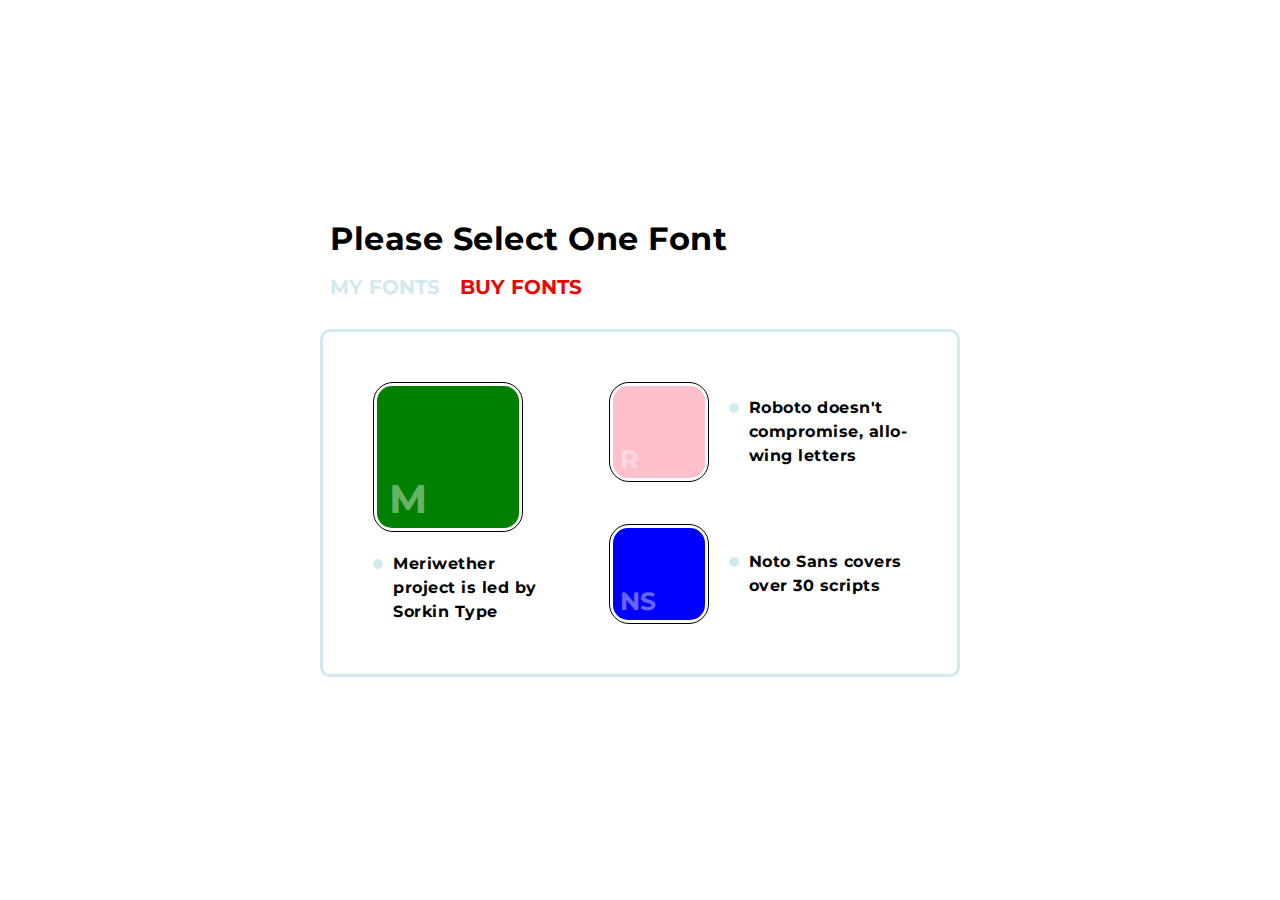
==== task_1/index.html @ 95eec353 "Add files via upload" ====
<!DOCTYPE html>
<html lang="en">
  <head>
    <meta charset="UTF-8" />
    <meta name="viewport" content="width=device-width, initial-scale=1.0" />
    <title>Test</title>
    <link rel="stylesheet" href="style.css" />
    <link href="https://fonts.googleapis.com/css2?family=Montserrat&display=swap" rel="stylesheet" />
    <script src="script.js" defer></script>
  </head>
  <body>
    <div class="container">
      <div class="font-box-container">
        <div class="font-box-header">
          <h1>Please Select One Font</h1>
          <div class="tabs">
            <button class="tab-btn active" data-id="tab-1">my fonts</button>
            <button class="tab-btn" data-id="tab-2">buy fonts</button>
          </div>
        </div>
        <div class="font-box">
          <div class="tab-content active" id="tab-1">
            <div class="cards"></div>
            <div class="form-control">
              <div class="form-col">
                <input type="radio" id="contactChoice1" name="contact" />
                <label class="card-box" for="contactChoice1">
                  <div class="card-img big">
                    <span>M</span>
                  </div>
                  <span class="card-text"
                    >Meriwether <br />
                    project is led by <br />
                    Sorkin Type</span
                  >
                </label>
              </div>
              <div class="form-col">
                <div class="cards-hr">
                  <div class="col">
                    <input type="radio" id="contactChoice2" name="contact" />
                    <label class="card-box" for="contactChoice2">
                      <div class="card-img pink">
                        <span>R</span>
                      </div>
                      <span class="card-text"
                        >Roboto doesn't <br />
                        compromise, allo- <br />
                        wing letters</span
                      >
                    </label>
                  </div>
                  <div class="col">
                    <input type="radio" id="contactChoice3" name="contact" />
                    <label class="card-box" for="contactChoice3">
                      <div class="card-img blue">
                        <span>NS</span>
                      </div>
                      <span class="card-text"
                        >Noto Sans covers <br />
                        over 30 scripts</span
                      >
                    </label>
                  </div>
                </div>
              </div>
            </div>
          </div>
          <div class="tab-content" id="tab-2">
            <p>
              Lorem ipsum dolor sit, amet consectetur adipisicing elit. Consequuntur cum quae doloribus quas ex. Minima dicta repellat doloribus nam provident
              quo distinctio, alias nulla inventore officia reprehenderit expedita quisquam autem. Soluta voluptate accusamus necessitatibus porro facilis,
              consequuntur quidem mollitia at. Quas inventore tenetur quidem molestias. Vero placeat tenetur doloremque doloribus praesentium assumenda velit,
              quia iure sunt voluptatibus officiis modi soluta.
            </p>
          </div>
        </div>
      </div>
    </div>
  </body>
</html>
---- task_1/style.css ----
* {
  margin: 0;
  padding: 0;
  border: none;
  -webkit-box-sizing: border-box;
  box-sizing: border-box;
}

button {
  cursor: pointer;
  text-transform: uppercase;
  font-size: 20px;
  font-family: inherit;
  font-weight: bold;
  background: none;
}

body {
  font-family: 'Montserrat', sans-serif;
  font-size: 16px;
  line-height: 24px;
  letter-spacing: 0.5px;
}

.container {
  display: flex;
  align-items: center;
  justify-content: center;
  height: 100vh;
}

.font-box-container {
  width: 50%;
}

h1 {
  line-height: 32px;
}

.tabs {
  display: flex;
  column-gap: 20px;
  row-gap: 20px;
}

.tab-btn {
  color: #ed0404;
}

.tab-btn.active {
  color: #d2eaef;
}

.tab-content:not(.active) {
  display: none;
}

.tab-content {
  display: flex;
  justify-content: center;
  align-items: center;
}

.font-box-header {
  display: flex;
  flex-wrap: wrap;
  justify-content: space-between;
  align-items: flex-end;
  column-gap: 40px;
  row-gap: 20px;
  padding: 0 10px;
  margin-bottom: 30px;
}

.font-box {
  border-radius: 10px;
  border: 3px solid #d2eaef;
  padding: 50px;
}

.form-control {
  width: 100%;
  display: flex;
  flex-wrap: wrap;
  font-weight: bold;
  column-gap: 20px;
  row-gap: 30px;
  justify-content: space-between;
}

.form-control>* {
  width: calc(50% - 10px);
}

.form-control input {
  display: none;
}

input[type='radio']:checked+label {
  opacity: 0.5;
  display: flex;
}

.card-box {
  display: flex;
  flex-direction: column;
  column-gap: 20px;
  row-gap: 20px;
}

.card-img {
  position: relative;
  min-width: 100px;
  height: 100px;
  border: 1px solid #000;
  border-radius: 20px;
}

.card-img.pink:after {
  background: pink;
}

.card-img.blue:after {
  background: blue;
}

.card-img::after {
  content: '';
  position: absolute;
  inset: 3px;
  background: green;
  border-radius: 15px;
}

.card-img>span {
  font-size: 25px;
  color: #fff;
  position: absolute;
  bottom: 10px;
  opacity: 0.4;
  left: 10px;
  z-index: 2;
}

.card-img.big {
  width: 150px;
  height: 150px;
}

.card-img.big>span {
  font-size: 40px;
  left: 15px;
  bottom: 20px;
}

.card-text {
  display: flex;
  column-gap: 10px;
}

.card-text:before {
  content: '';
  min-width: 10px;
  height: 10px;
  margin-top: 7px;
  border-radius: 100%;
  background: #d2eaef;
}

.cards-hr {
  display: flex;
  height: 100%;
  flex-direction: column;
  row-gap: 30px;
  justify-content: space-between;
}

.cards-hr .card-box {
  display: flex;
  flex-wrap: wrap;
  flex-direction: row;
  column-gap: 20px;
  align-items: center;
}

@media only screen and (max-width:1400px) {

  .form-control>* {
    width: auto;
  }

}

@media only screen and (max-width:1200px) {

  .font-box-container {
    width: 95%;
  }

}

@media only screen and (max-width:700px) {

  .card-box {
    flex-direction: row;
    align-items: center;
    flex-wrap: wrap;
  }

  .font-box {
    padding: 20px;
  }


}
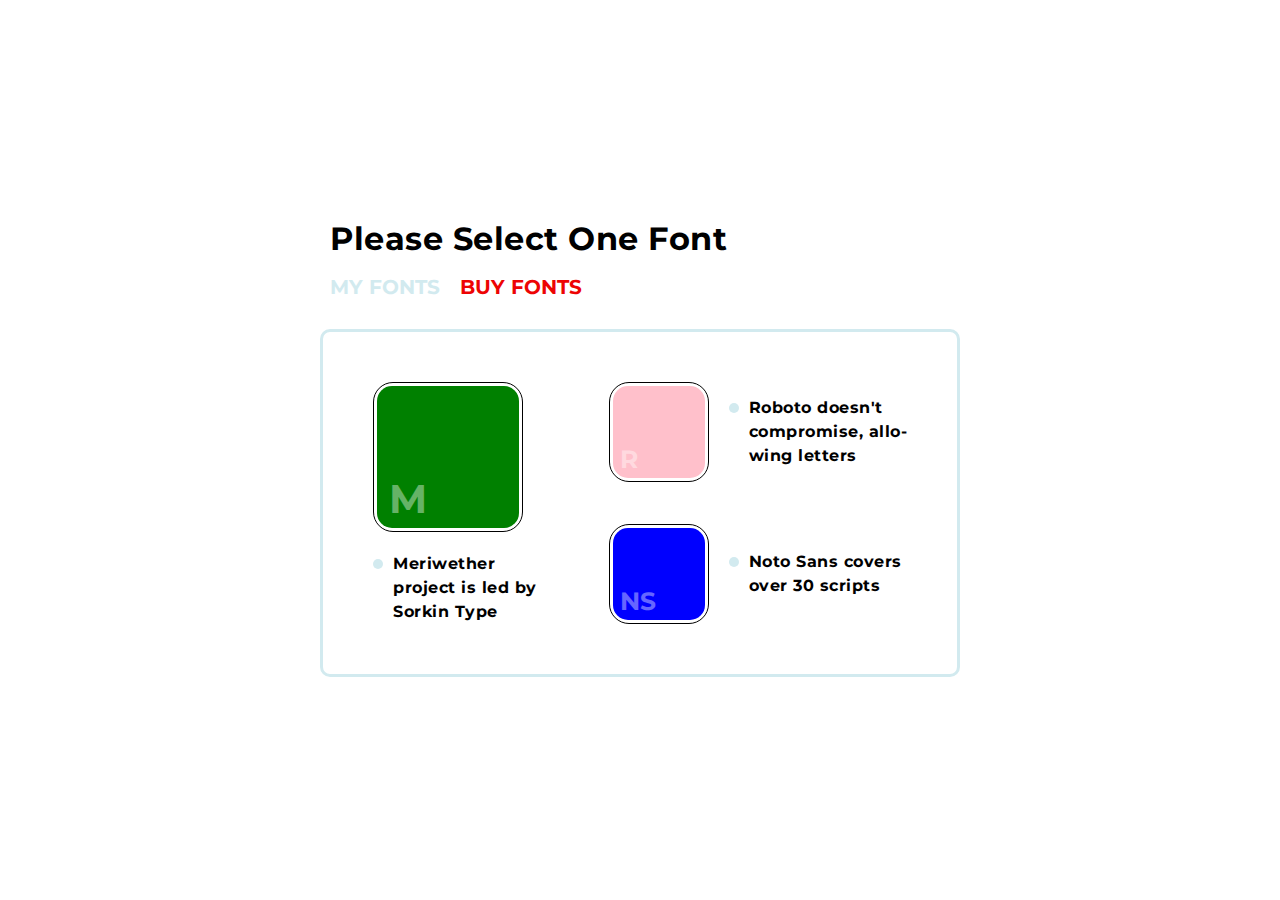
==== commit 6154a17c: "Add files via upload" ====
--- a/task_1/index.html
+++ b/task_1/index.html
@@ -10,53 +10,52 @@
   </head>
   <body>
     <div class="container">
-      <div class="font-box-container">
-        <div class="font-box-header">
+      <div class="box-container">
+        <div class="box-container__header">
           <h1>Please Select One Font</h1>
           <div class="tabs">
-            <button class="tab-btn active" data-id="tab-1">my fonts</button>
-            <button class="tab-btn" data-id="tab-2">buy fonts</button>
+            <button class="tabs__btn tabs__btn_active" data-id="tab-1">my fonts</button>
+            <button class="tabs__btn" data-id="tab-2">buy fonts</button>
           </div>
         </div>
-        <div class="font-box">
-          <div class="tab-content active" id="tab-1">
-            <div class="cards"></div>
+        <div class="tabs-content">
+          <div class="tabs-content__tab tabs-content__tab_active" id="tab-1">
             <div class="form-control">
-              <div class="form-col">
+              <div class="form-control__col">
                 <input type="radio" id="contactChoice1" name="contact" />
                 <label class="card-box" for="contactChoice1">
-                  <div class="card-img big">
+                  <div class="card-box__img card-box__img_big">
                     <span>M</span>
                   </div>
-                  <span class="card-text"
+                  <span class="card-box__text"
                     >Meriwether <br />
                     project is led by <br />
                     Sorkin Type</span
                   >
                 </label>
               </div>
-              <div class="form-col">
+              <div class="form-control__col">
                 <div class="cards-hr">
-                  <div class="col">
-                    <input type="radio" id="contactChoice2" name="contact" />
-                    <label class="card-box" for="contactChoice2">
-                      <div class="card-img pink">
+                  <div class="cards-hr__col">
+                    <input type="radio" id="choice2" name="contact" />
+                    <label class="card-box" for="choice2">
+                      <div class="card-box__img card-box__img_pink">
                         <span>R</span>
                       </div>
-                      <span class="card-text"
+                      <span class="card-box__text"
                         >Roboto doesn't <br />
                         compromise, allo- <br />
                         wing letters</span
                       >
                     </label>
                   </div>
-                  <div class="col">
-                    <input type="radio" id="contactChoice3" name="contact" />
-                    <label class="card-box" for="contactChoice3">
-                      <div class="card-img blue">
+                  <div class="cards-hr__col">
+                    <input type="radio" id="choice3" name="contact" />
+                    <label class="card-box" for="choice3">
+                      <div class="card-box__img card-box__img_blue">
                         <span>NS</span>
                       </div>
-                      <span class="card-text"
+                      <span class="card-box__text"
                         >Noto Sans covers <br />
                         over 30 scripts</span
                       >
@@ -66,7 +65,7 @@
               </div>
             </div>
           </div>
-          <div class="tab-content" id="tab-2">
+          <div class="tabs-content__tab" id="tab-2">
             <p>
               Lorem ipsum dolor sit, amet consectetur adipisicing elit. Consequuntur cum quae doloribus quas ex. Minima dicta repellat doloribus nam provident
               quo distinctio, alias nulla inventore officia reprehenderit expedita quisquam autem. Soluta voluptate accusamus necessitatibus porro facilis,
--- a/task_1/style.css
+++ b/task_1/style.css
@@ -22,6 +22,10 @@
   letter-spacing: 0.5px;
 }
 
+h1 {
+  line-height: 32px;
+}
+
 .container {
   display: flex;
   align-items: center;
@@ -29,39 +33,35 @@
   height: 100vh;
 }
 
-.font-box-container {
+.box-container {
   width: 50%;
 }
 
-h1 {
-  line-height: 32px;
-}
-
 .tabs {
   display: flex;
   column-gap: 20px;
   row-gap: 20px;
 }
 
-.tab-btn {
+.tabs__btn {
   color: #ed0404;
 }
 
-.tab-btn.active {
+.tabs__btn_active {
   color: #d2eaef;
 }
 
-.tab-content:not(.active) {
+.tabs-content__tab:not(.tabs-content__tab_active) {
   display: none;
 }
 
-.tab-content {
+.tabs-content__tab {
   display: flex;
   justify-content: center;
   align-items: center;
 }
 
-.font-box-header {
+.box-container__header {
   display: flex;
   flex-wrap: wrap;
   justify-content: space-between;
@@ -72,7 +72,7 @@
   margin-bottom: 30px;
 }
 
-.font-box {
+.tabs-content__tab {
   border-radius: 10px;
   border: 3px solid #d2eaef;
   padding: 50px;
@@ -108,7 +108,7 @@
   row-gap: 20px;
 }
 
-.card-img {
+.card-box__img {
   position: relative;
   min-width: 100px;
   height: 100px;
@@ -116,15 +116,7 @@
   border-radius: 20px;
 }
 
-.card-img.pink:after {
-  background: pink;
-}
-
-.card-img.blue:after {
-  background: blue;
-}
-
-.card-img::after {
+.card-box__img::after {
   content: '';
   position: absolute;
   inset: 3px;
@@ -132,7 +124,15 @@
   border-radius: 15px;
 }
 
-.card-img>span {
+.card-box__img_pink:after {
+  background: pink;
+}
+
+.card-box__img_blue:after {
+  background: blue;
+}
+
+.card-box__img>span {
   font-size: 25px;
   color: #fff;
   position: absolute;
@@ -142,23 +142,23 @@
   z-index: 2;
 }
 
-.card-img.big {
+.card-box__img_big {
   width: 150px;
   height: 150px;
 }
 
-.card-img.big>span {
+.card-box__img_big>span {
   font-size: 40px;
   left: 15px;
   bottom: 20px;
 }
 
-.card-text {
+.card-box__text {
   display: flex;
   column-gap: 10px;
 }
 
-.card-text:before {
+.card-box__text:before {
   content: '';
   min-width: 10px;
   height: 10px;
@@ -193,7 +193,7 @@
 
 @media only screen and (max-width:1200px) {
 
-  .font-box-container {
+  .box-container {
     width: 95%;
   }
 
@@ -207,9 +207,8 @@
     flex-wrap: wrap;
   }
 
-  .font-box {
+  .tabs-content__tab {
     padding: 20px;
   }
 
-
 }